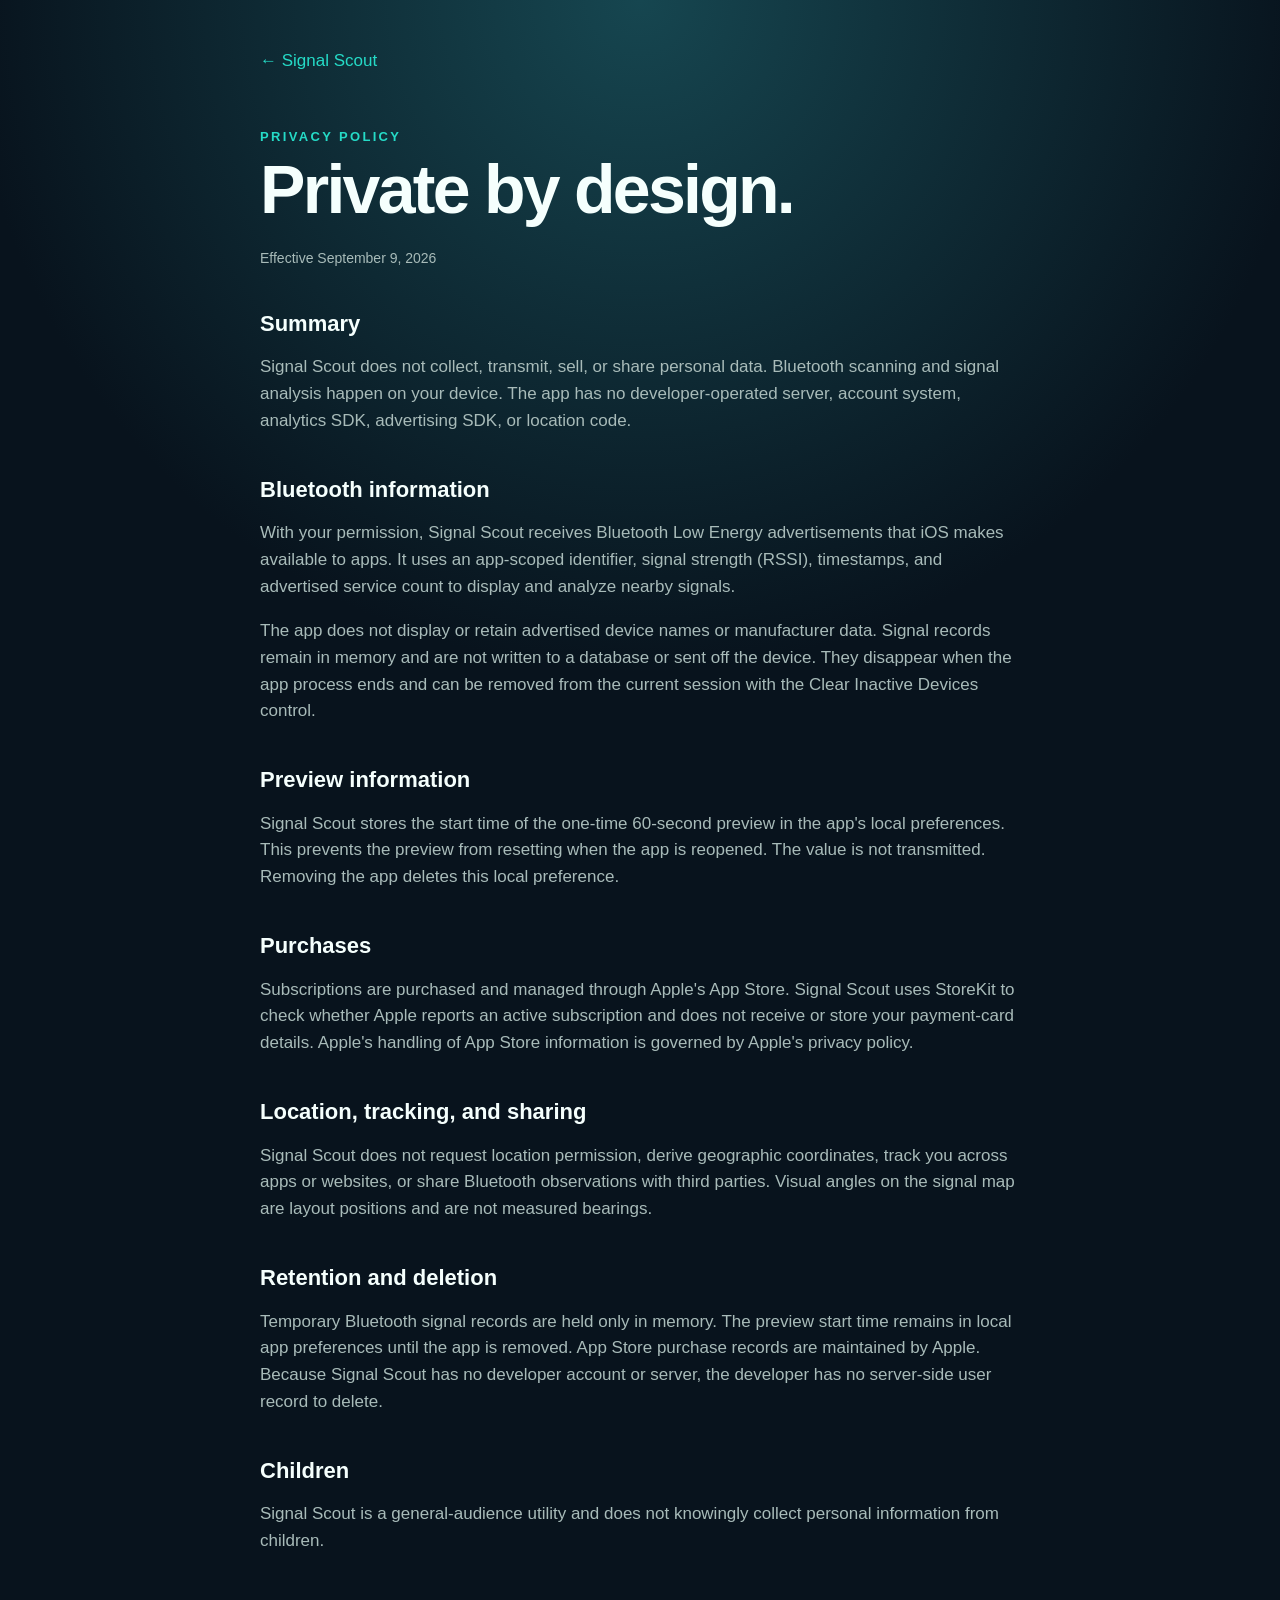
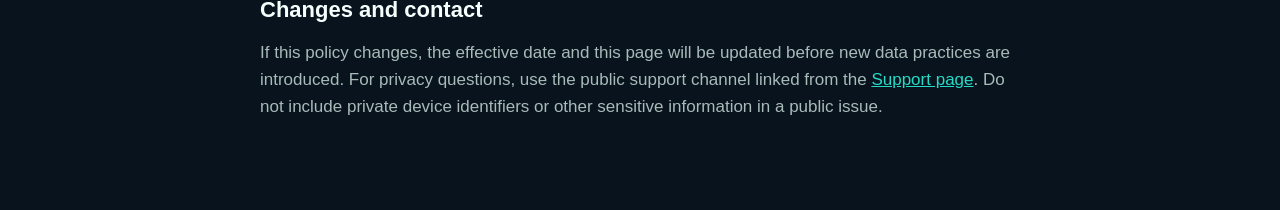
==== Web/privacy.html @ f357d2af "Initial Signal Scout iOS release" ====
<!doctype html>
<html lang="en">
<head>
  <meta charset="utf-8">
  <meta name="viewport" content="width=device-width, initial-scale=1">
  <meta name="description" content="Signal Scout Privacy Policy.">
  <title>Privacy Policy · Signal Scout</title>
  <link rel="stylesheet" href="styles.css">
</head>
<body>
  <main class="document">
    <a class="back" href="index.html">← Signal Scout</a>
    <p class="eyebrow">PRIVACY POLICY</p>
    <h1>Private by design.</h1>
    <p class="updated">Effective September 9, 2026</p>

    <h2>Summary</h2>
    <p>Signal Scout does not collect, transmit, sell, or share personal data. Bluetooth scanning and signal analysis happen on your device. The app has no developer-operated server, account system, analytics SDK, advertising SDK, or location code.</p>

    <h2>Bluetooth information</h2>
    <p>With your permission, Signal Scout receives Bluetooth Low Energy advertisements that iOS makes available to apps. It uses an app-scoped identifier, signal strength (RSSI), timestamps, and advertised service count to display and analyze nearby signals.</p>
    <p>The app does not display or retain advertised device names or manufacturer data. Signal records remain in memory and are not written to a database or sent off the device. They disappear when the app process ends and can be removed from the current session with the Clear Inactive Devices control.</p>

    <h2>Preview information</h2>
    <p>Signal Scout stores the start time of the one-time 60-second preview in the app's local preferences. This prevents the preview from resetting when the app is reopened. The value is not transmitted. Removing the app deletes this local preference.</p>

    <h2>Purchases</h2>
    <p>Subscriptions are purchased and managed through Apple's App Store. Signal Scout uses StoreKit to check whether Apple reports an active subscription and does not receive or store your payment-card details. Apple's handling of App Store information is governed by Apple's privacy policy.</p>

    <h2>Location, tracking, and sharing</h2>
    <p>Signal Scout does not request location permission, derive geographic coordinates, track you across apps or websites, or share Bluetooth observations with third parties. Visual angles on the signal map are layout positions and are not measured bearings.</p>

    <h2>Retention and deletion</h2>
    <p>Temporary Bluetooth signal records are held only in memory. The preview start time remains in local app preferences until the app is removed. App Store purchase records are maintained by Apple. Because Signal Scout has no developer account or server, the developer has no server-side user record to delete.</p>

    <h2>Children</h2>
    <p>Signal Scout is a general-audience utility and does not knowingly collect personal information from children.</p>

    <h2>Changes and contact</h2>
    <p>If this policy changes, the effective date and this page will be updated before new data practices are introduced. For privacy questions, use the public support channel linked from the <a href="support.html">Support page</a>. Do not include private device identifiers or other sensitive information in a public issue.</p>
  </main>
</body>
</html>
---- Web/styles.css ----
:root {
  color-scheme: dark;
  --bg: #08131d;
  --panel: #13222e;
  --ink: #f5fffd;
  --muted: #a8bbb9;
  --accent: #25dbc7;
  --line: rgba(255,255,255,.1);
}
* { box-sizing: border-box; }
body {
  margin: 0;
  min-height: 100vh;
  background: radial-gradient(circle at 50% 0%, #164650 0, var(--bg) 42rem);
  color: var(--ink);
  font: 17px/1.58 -apple-system, BlinkMacSystemFont, "Segoe UI", sans-serif;
}
main { width: min(760px, calc(100% - 40px)); margin: 0 auto; padding: 72px 0; }
.document { padding-top: 48px; }
.mark { color: var(--accent); font-size: 72px; line-height: 1; filter: drop-shadow(0 0 22px rgba(37,219,199,.45)); }
.eyebrow { color: var(--accent); font-size: 13px; font-weight: 800; letter-spacing: .18em; margin: 22px 0 8px; }
h1 { font-size: clamp(40px, 8vw, 68px); line-height: 1.02; letter-spacing: -.04em; margin: 0 0 22px; }
h2 { font-size: 22px; line-height: 1.2; margin: 42px 0 10px; }
p { color: var(--muted); }
.lede { font-size: 21px; max-width: 680px; }
.updated, .fine { font-size: 14px; }
.cards { display: grid; grid-template-columns: repeat(auto-fit, minmax(240px, 1fr)); gap: 14px; margin: 38px 0; }
.card { display: grid; gap: 8px; padding: 24px; color: var(--ink); text-decoration: none; background: rgba(19,34,46,.9); border: 1px solid var(--line); border-radius: 20px; }
.card span { color: var(--muted); font-size: 15px; }
a { color: var(--accent); }
.back { display: inline-block; margin-bottom: 30px; text-decoration: none; }
@media (max-width: 520px) { main { padding: 44px 0; } .document { padding-top: 30px; } }
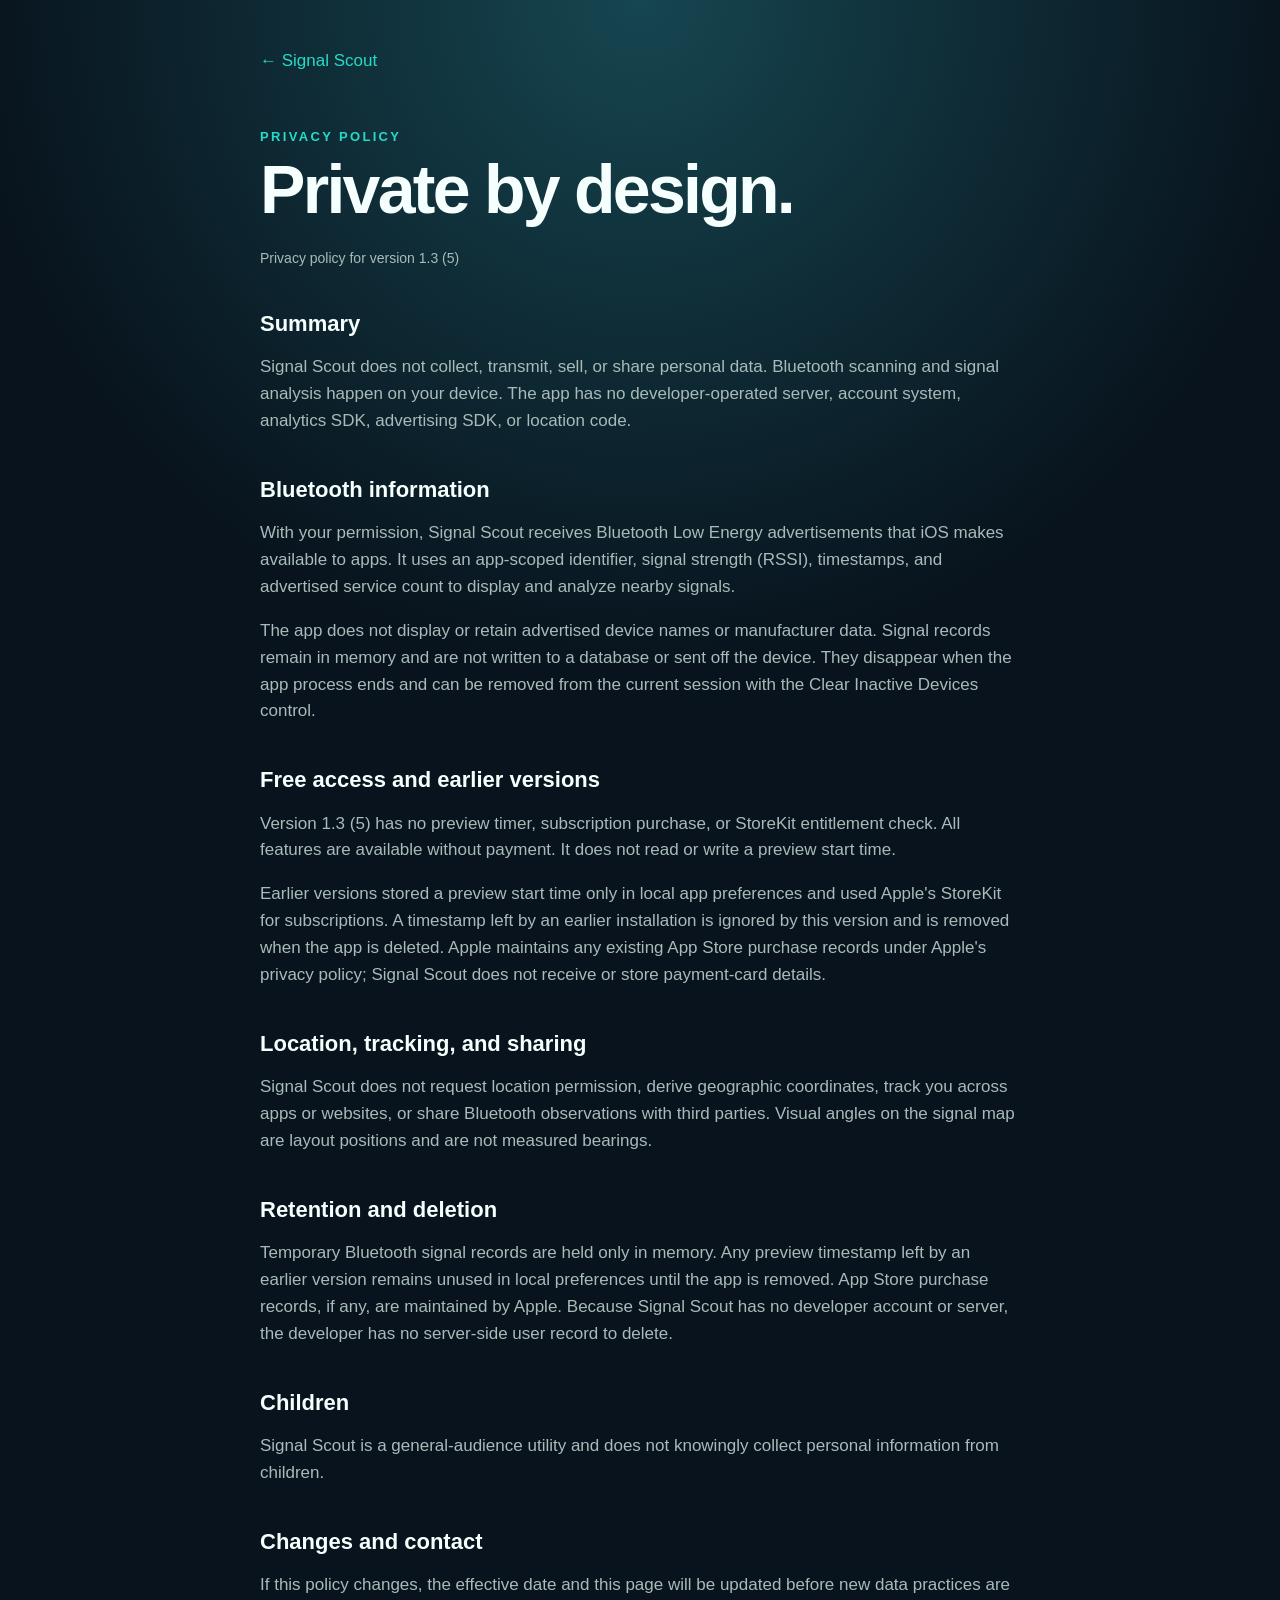
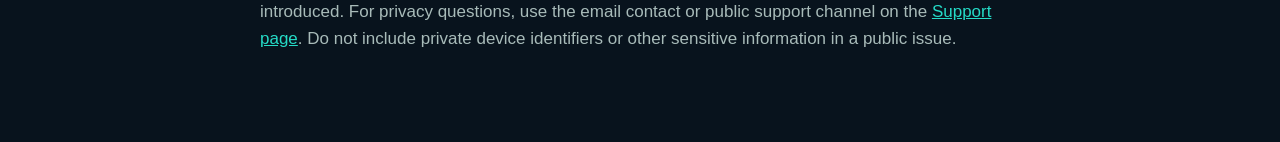
==== commit d11b0961: "Prepare Signal Scout 1.3 (5) free-access release" ====
--- a/Web/privacy.html
+++ b/Web/privacy.html
@@ -12,7 +12,7 @@
     <a class="back" href="index.html">← Signal Scout</a>
     <p class="eyebrow">PRIVACY POLICY</p>
     <h1>Private by design.</h1>
-    <p class="updated">Effective September 9, 2026</p>
+    <p class="updated">Privacy policy for version 1.3 (5)</p>
 
     <h2>Summary</h2>
     <p>Signal Scout does not collect, transmit, sell, or share personal data. Bluetooth scanning and signal analysis happen on your device. The app has no developer-operated server, account system, analytics SDK, advertising SDK, or location code.</p>
@@ -21,23 +21,21 @@
     <p>With your permission, Signal Scout receives Bluetooth Low Energy advertisements that iOS makes available to apps. It uses an app-scoped identifier, signal strength (RSSI), timestamps, and advertised service count to display and analyze nearby signals.</p>
     <p>The app does not display or retain advertised device names or manufacturer data. Signal records remain in memory and are not written to a database or sent off the device. They disappear when the app process ends and can be removed from the current session with the Clear Inactive Devices control.</p>
 
-    <h2>Preview information</h2>
-    <p>Signal Scout stores the start time of the one-time 60-second preview in the app's local preferences. This prevents the preview from resetting when the app is reopened. The value is not transmitted. Removing the app deletes this local preference.</p>
-
-    <h2>Purchases</h2>
-    <p>Subscriptions are purchased and managed through Apple's App Store. Signal Scout uses StoreKit to check whether Apple reports an active subscription and does not receive or store your payment-card details. Apple's handling of App Store information is governed by Apple's privacy policy.</p>
+    <h2>Free access and earlier versions</h2>
+    <p>Version 1.3 (5) has no preview timer, subscription purchase, or StoreKit entitlement check. All features are available without payment. It does not read or write a preview start time.</p>
+    <p>Earlier versions stored a preview start time only in local app preferences and used Apple's StoreKit for subscriptions. A timestamp left by an earlier installation is ignored by this version and is removed when the app is deleted. Apple maintains any existing App Store purchase records under Apple's privacy policy; Signal Scout does not receive or store payment-card details.</p>
 
     <h2>Location, tracking, and sharing</h2>
     <p>Signal Scout does not request location permission, derive geographic coordinates, track you across apps or websites, or share Bluetooth observations with third parties. Visual angles on the signal map are layout positions and are not measured bearings.</p>
 
     <h2>Retention and deletion</h2>
-    <p>Temporary Bluetooth signal records are held only in memory. The preview start time remains in local app preferences until the app is removed. App Store purchase records are maintained by Apple. Because Signal Scout has no developer account or server, the developer has no server-side user record to delete.</p>
+    <p>Temporary Bluetooth signal records are held only in memory. Any preview timestamp left by an earlier version remains unused in local preferences until the app is removed. App Store purchase records, if any, are maintained by Apple. Because Signal Scout has no developer account or server, the developer has no server-side user record to delete.</p>
 
     <h2>Children</h2>
     <p>Signal Scout is a general-audience utility and does not knowingly collect personal information from children.</p>
 
     <h2>Changes and contact</h2>
-    <p>If this policy changes, the effective date and this page will be updated before new data practices are introduced. For privacy questions, use the public support channel linked from the <a href="support.html">Support page</a>. Do not include private device identifiers or other sensitive information in a public issue.</p>
+    <p>If this policy changes, the effective date and this page will be updated before new data practices are introduced. For privacy questions, use the email contact or public support channel on the <a href="support.html">Support page</a>. Do not include private device identifiers or other sensitive information in a public issue.</p>
   </main>
 </body>
 </html>
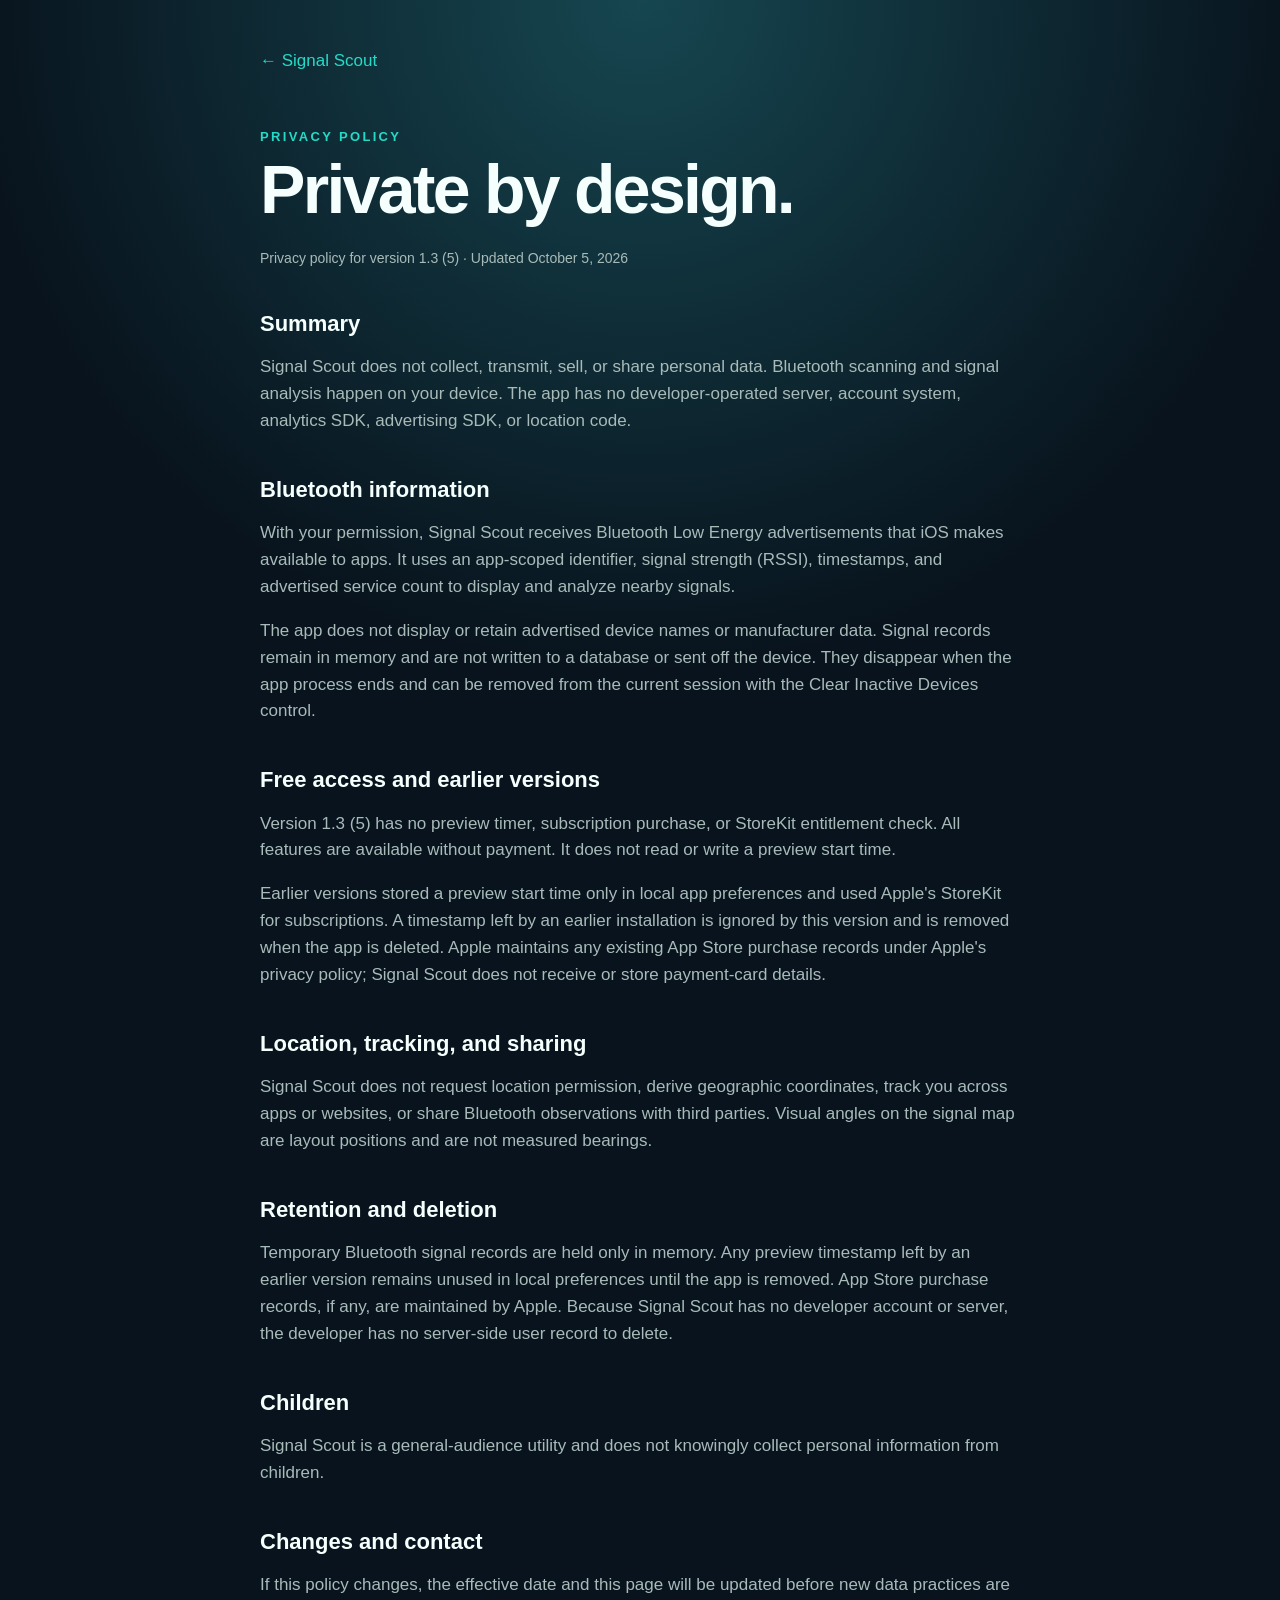
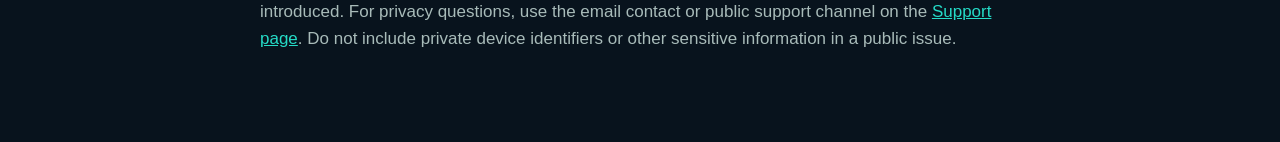
==== commit d32577d7: "Verify build 5 and refresh free-release screenshots" ====
--- a/Web/privacy.html
+++ b/Web/privacy.html
@@ -12,7 +12,7 @@
     <a class="back" href="index.html">← Signal Scout</a>
     <p class="eyebrow">PRIVACY POLICY</p>
     <h1>Private by design.</h1>
-    <p class="updated">Privacy policy for version 1.3 (5)</p>
+    <p class="updated">Privacy policy for version 1.3 (5) · Updated October 5, 2026</p>
 
     <h2>Summary</h2>
     <p>Signal Scout does not collect, transmit, sell, or share personal data. Bluetooth scanning and signal analysis happen on your device. The app has no developer-operated server, account system, analytics SDK, advertising SDK, or location code.</p>
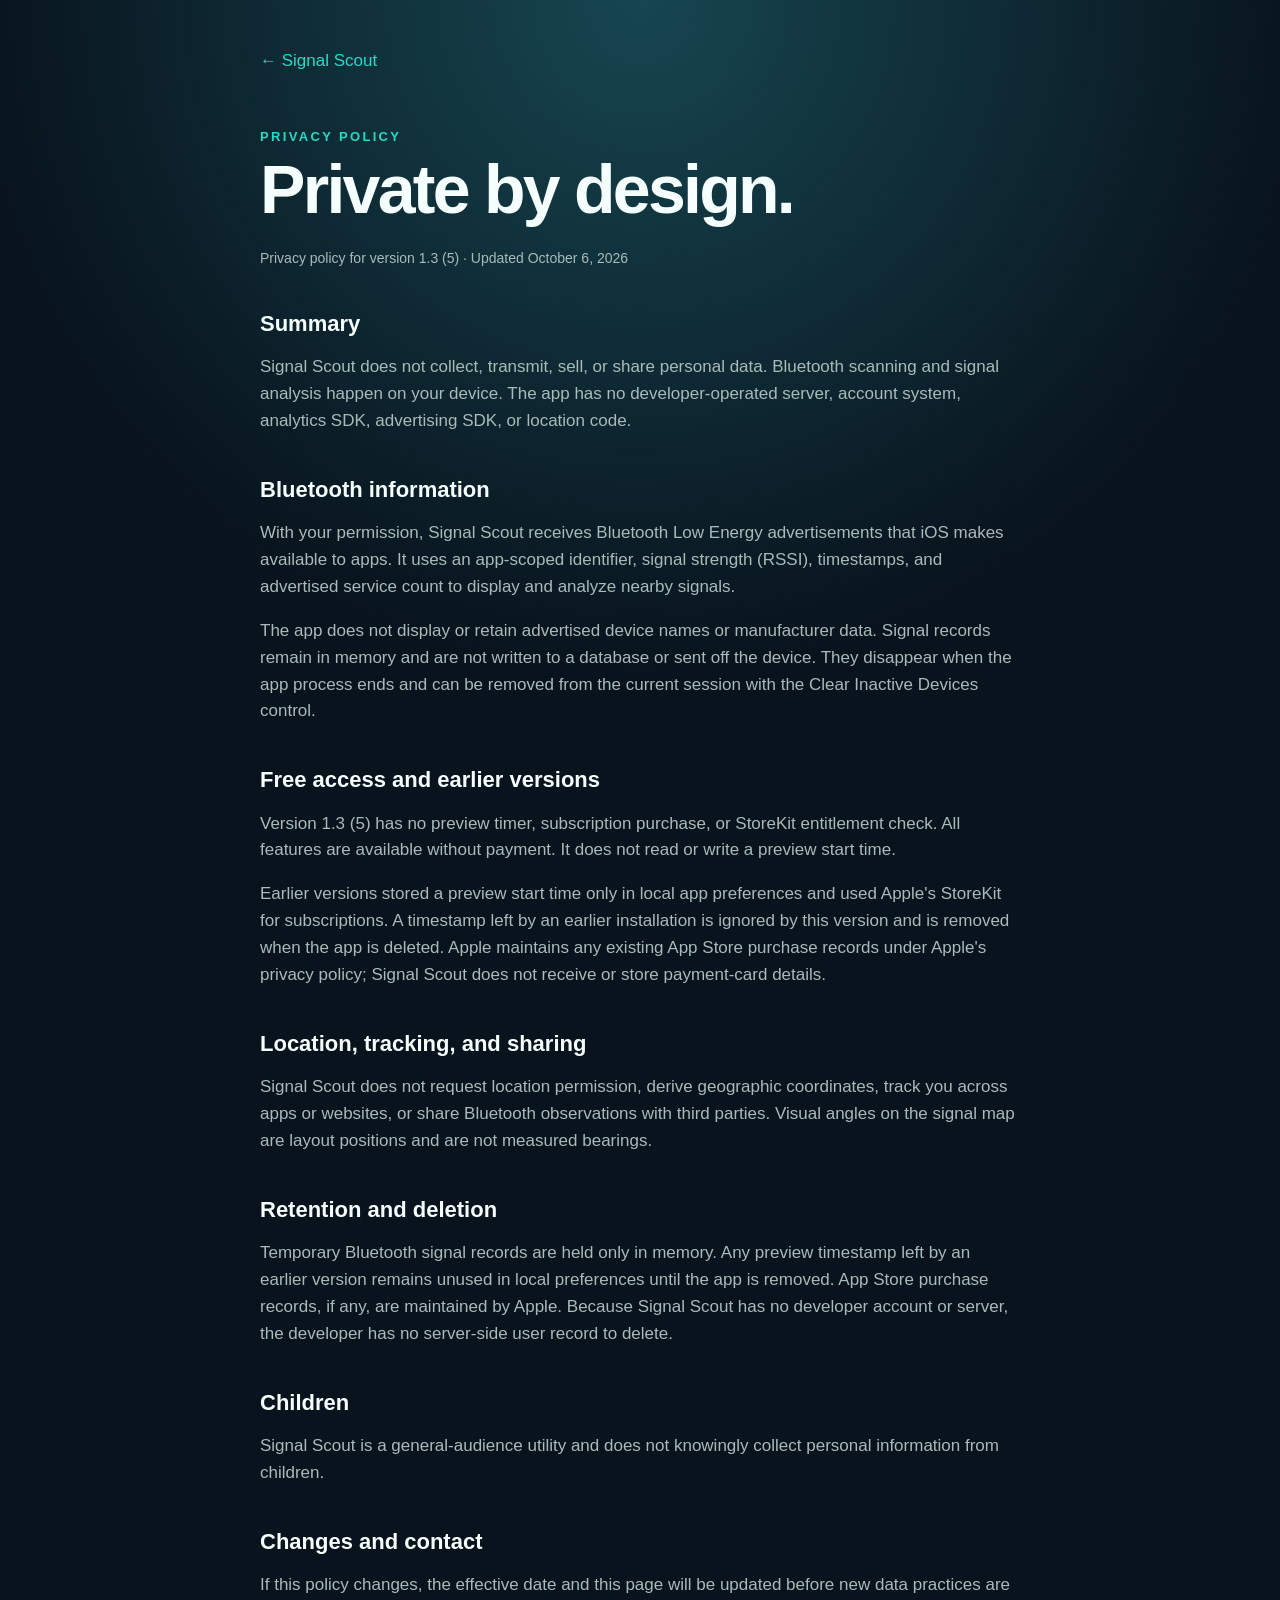
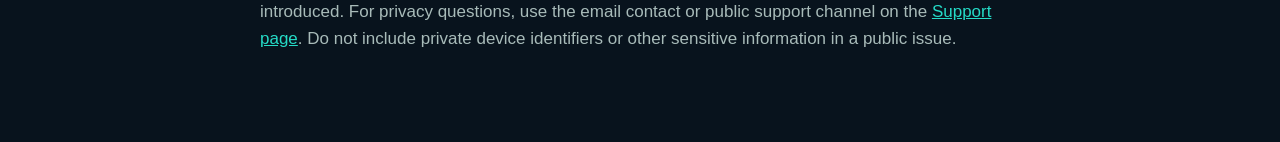
==== commit 58fd781b: "Publish support and privacy text for free build 5" ====
--- a/Web/privacy.html
+++ b/Web/privacy.html
@@ -12,7 +12,7 @@
     <a class="back" href="index.html">← Signal Scout</a>
     <p class="eyebrow">PRIVACY POLICY</p>
     <h1>Private by design.</h1>
-    <p class="updated">Privacy policy for version 1.3 (5) · Updated October 5, 2026</p>
+    <p class="updated">Privacy policy for version 1.3 (5) · Updated October 6, 2026</p>
 
     <h2>Summary</h2>
     <p>Signal Scout does not collect, transmit, sell, or share personal data. Bluetooth scanning and signal analysis happen on your device. The app has no developer-operated server, account system, analytics SDK, advertising SDK, or location code.</p>
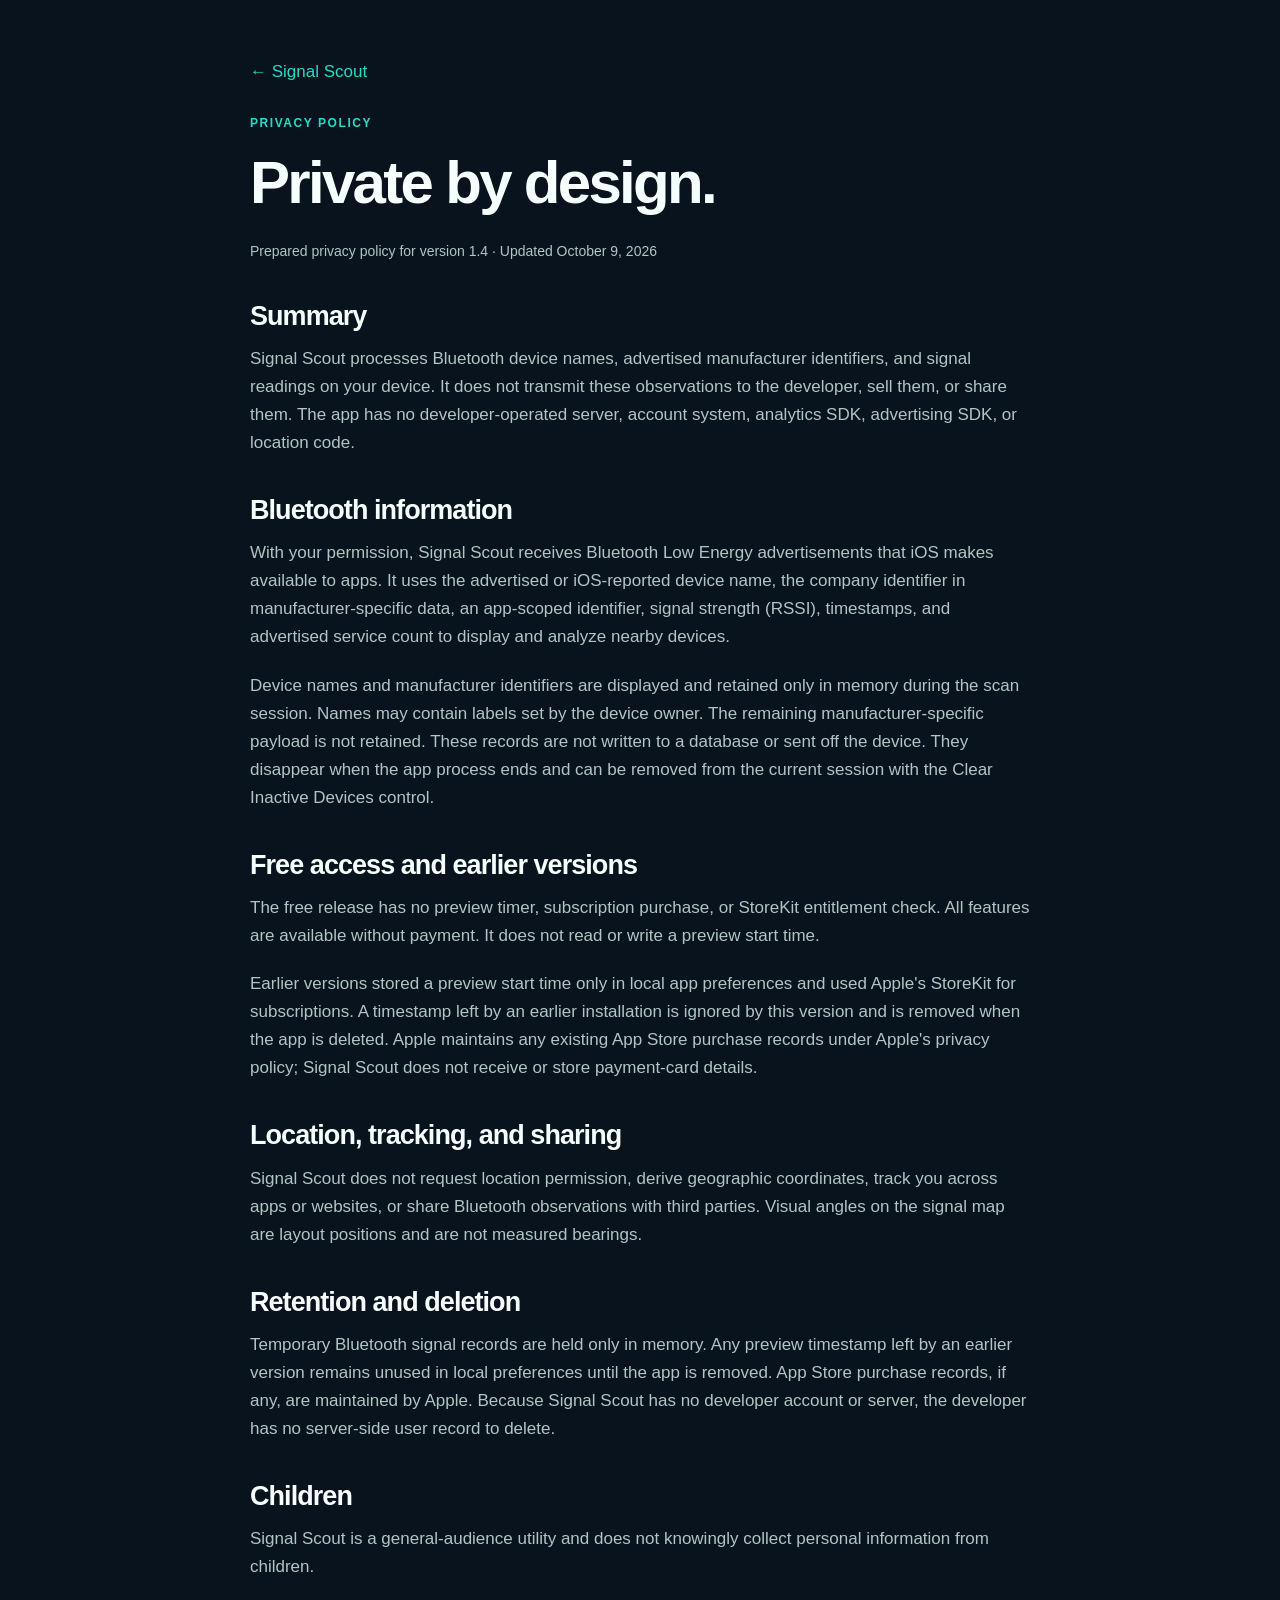
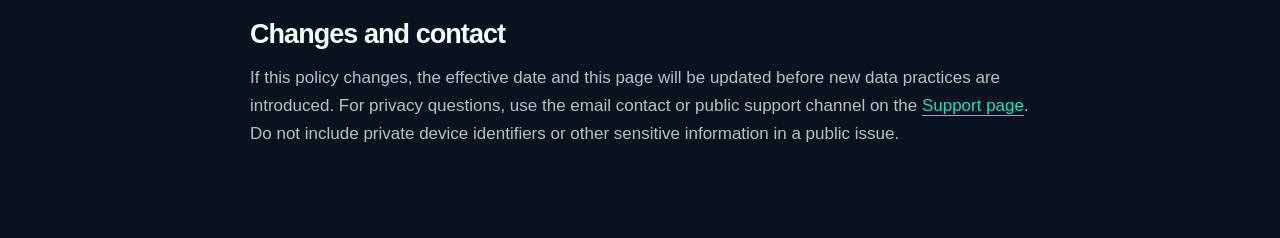
==== commit cb93359c: "Prepare accessible Signal Scout landing page and technical SEO" ====
--- a/Web/privacy.html
+++ b/Web/privacy.html
@@ -3,26 +3,31 @@
 <head>
   <meta charset="utf-8">
   <meta name="viewport" content="width=device-width, initial-scale=1">
-  <meta name="description" content="Signal Scout Privacy Policy.">
+  <meta name="description" content="Learn how Signal Scout processes Bluetooth signal readings on your iPhone with device names and manufacturer details processed locally, without location tracking or signal uploads.">
   <title>Privacy Policy · Signal Scout</title>
+  <link rel="canonical" href="https://nickvan23-lang.github.io/signal-scout/privacy.html">
+  <meta name="robots" content="index,follow">
+  <meta property="og:type" content="website"><meta property="og:site_name" content="Signal Scout"><meta property="og:title" content="Signal Scout privacy policy"><meta property="og:description" content="Bluetooth scanning and signal analysis stay on your iPhone."><meta property="og:url" content="https://nickvan23-lang.github.io/signal-scout/privacy.html"><meta property="og:image" content="https://nickvan23-lang.github.io/signal-scout/assets/app-icon.png">
+  <meta name="twitter:card" content="summary"><link rel="icon" href="assets/favicon.png">
   <link rel="stylesheet" href="styles.css">
 </head>
 <body>
-  <main class="document">
-    <a class="back" href="index.html">← Signal Scout</a>
+  <a class="skip-link" href="#main">Skip to content</a>
+  <main class="document" id="main" tabindex="-1">
+    <a class="back" href="./">← Signal Scout</a>
     <p class="eyebrow">PRIVACY POLICY</p>
     <h1>Private by design.</h1>
-    <p class="updated">Privacy policy for version 1.3 (5) · Updated October 6, 2026</p>
+    <p class="updated">Prepared privacy policy for version 1.4 · Updated October 9, 2026</p>
 
     <h2>Summary</h2>
-    <p>Signal Scout does not collect, transmit, sell, or share personal data. Bluetooth scanning and signal analysis happen on your device. The app has no developer-operated server, account system, analytics SDK, advertising SDK, or location code.</p>
+    <p>Signal Scout processes Bluetooth device names, advertised manufacturer identifiers, and signal readings on your device. It does not transmit these observations to the developer, sell them, or share them. The app has no developer-operated server, account system, analytics SDK, advertising SDK, or location code.</p>
 
     <h2>Bluetooth information</h2>
-    <p>With your permission, Signal Scout receives Bluetooth Low Energy advertisements that iOS makes available to apps. It uses an app-scoped identifier, signal strength (RSSI), timestamps, and advertised service count to display and analyze nearby signals.</p>
-    <p>The app does not display or retain advertised device names or manufacturer data. Signal records remain in memory and are not written to a database or sent off the device. They disappear when the app process ends and can be removed from the current session with the Clear Inactive Devices control.</p>
+    <p>With your permission, Signal Scout receives Bluetooth Low Energy advertisements that iOS makes available to apps. It uses the advertised or iOS-reported device name, the company identifier in manufacturer-specific data, an app-scoped identifier, signal strength (RSSI), timestamps, and advertised service count to display and analyze nearby devices.</p>
+    <p>Device names and manufacturer identifiers are displayed and retained only in memory during the scan session. Names may contain labels set by the device owner. The remaining manufacturer-specific payload is not retained. These records are not written to a database or sent off the device. They disappear when the app process ends and can be removed from the current session with the Clear Inactive Devices control.</p>
 
     <h2>Free access and earlier versions</h2>
-    <p>Version 1.3 (5) has no preview timer, subscription purchase, or StoreKit entitlement check. All features are available without payment. It does not read or write a preview start time.</p>
+    <p>The free release has no preview timer, subscription purchase, or StoreKit entitlement check. All features are available without payment. It does not read or write a preview start time.</p>
     <p>Earlier versions stored a preview start time only in local app preferences and used Apple's StoreKit for subscriptions. A timestamp left by an earlier installation is ignored by this version and is removed when the app is deleted. Apple maintains any existing App Store purchase records under Apple's privacy policy; Signal Scout does not receive or store payment-card details.</p>
 
     <h2>Location, tracking, and sharing</h2>
--- a/Web/styles.css
+++ b/Web/styles.css
@@ -1,32 +1,7 @@
-:root {
-  color-scheme: dark;
-  --bg: #08131d;
-  --panel: #13222e;
-  --ink: #f5fffd;
-  --muted: #a8bbb9;
-  --accent: #25dbc7;
-  --line: rgba(255,255,255,.1);
-}
-* { box-sizing: border-box; }
-body {
-  margin: 0;
-  min-height: 100vh;
-  background: radial-gradient(circle at 50% 0%, #164650 0, var(--bg) 42rem);
-  color: var(--ink);
-  font: 17px/1.58 -apple-system, BlinkMacSystemFont, "Segoe UI", sans-serif;
-}
-main { width: min(760px, calc(100% - 40px)); margin: 0 auto; padding: 72px 0; }
-.document { padding-top: 48px; }
-.mark { color: var(--accent); font-size: 72px; line-height: 1; filter: drop-shadow(0 0 22px rgba(37,219,199,.45)); }
-.eyebrow { color: var(--accent); font-size: 13px; font-weight: 800; letter-spacing: .18em; margin: 22px 0 8px; }
-h1 { font-size: clamp(40px, 8vw, 68px); line-height: 1.02; letter-spacing: -.04em; margin: 0 0 22px; }
-h2 { font-size: 22px; line-height: 1.2; margin: 42px 0 10px; }
-p { color: var(--muted); }
-.lede { font-size: 21px; max-width: 680px; }
-.updated, .fine { font-size: 14px; }
-.cards { display: grid; grid-template-columns: repeat(auto-fit, minmax(240px, 1fr)); gap: 14px; margin: 38px 0; }
-.card { display: grid; gap: 8px; padding: 24px; color: var(--ink); text-decoration: none; background: rgba(19,34,46,.9); border: 1px solid var(--line); border-radius: 20px; }
-.card span { color: var(--muted); font-size: 15px; }
-a { color: var(--accent); }
-.back { display: inline-block; margin-bottom: 30px; text-decoration: none; }
-@media (max-width: 520px) { main { padding: 44px 0; } .document { padding-top: 30px; } }
+:root{color-scheme:dark;--bg:#08131d;--panel:#13222e;--ink:#f5fffd;--muted:#b2c5c4;--accent:#25dbc7;--line:#29404b;--radius:20px;font-synthesis:none}
+*{box-sizing:border-box}html{scroll-behavior:smooth;scroll-padding-top:96px}body{margin:0;background:var(--bg);color:var(--ink);font:17px/1.65 -apple-system,BlinkMacSystemFont,"Segoe UI",sans-serif}a{color:var(--accent);text-underline-offset:4px}a:hover{text-decoration-thickness:2px}button,a,summary{-webkit-tap-highlight-color:transparent}a:focus-visible,summary:focus-visible,button:focus-visible{outline:3px solid var(--accent);outline-offset:5px;border-radius:4px}.wrap{width:min(1160px,calc(100% - 48px));margin-inline:auto}.site-header{display:flex;align-items:center;justify-content:space-between;gap:24px;padding-block:22px;border-bottom:1px solid var(--line)}.brand{display:inline-flex;gap:12px;align-items:center;text-decoration:none;color:var(--ink);font-weight:750;white-space:nowrap;min-height:44px}.brand img{border-radius:10px}nav{display:flex;gap:26px;flex-wrap:wrap}nav a{color:var(--muted);font-size:14px;font-weight:650;display:inline-flex;align-items:center;min-height:44px;text-decoration:none}nav a:hover{color:var(--ink)}.skip-link{position:fixed;top:8px;left:16px;z-index:50;background:var(--ink);color:var(--bg);padding:10px 18px;transform:translateY(-150%)}.skip-link:focus{transform:translateY(0)}.hero{display:grid;grid-template-columns:1.2fr .8fr;gap:76px;align-items:center;padding-block:70px 88px}.eyebrow{font-size:12px;font-weight:800;letter-spacing:.13em;color:var(--accent);margin:0 0 18px}h1{font-size:clamp(44px,5.6vw,74px);line-height:1.03;letter-spacing:-.045em;margin:0 0 26px;font-weight:760}h2{font-size:clamp(30px,3.4vw,46px);line-height:1.12;letter-spacing:-.035em;margin:0 0 22px}h3{font-size:21px;line-height:1.3;margin:12px 0}p{color:var(--muted);margin:0 0 20px}.lede{font-size:23px;line-height:1.48;max-width:560px;color:var(--ink)}.hero-detail{max-width:560px}.actions{display:flex;gap:12px;flex-wrap:wrap;margin:30px 0 22px}.button{min-height:50px;padding:12px 21px;display:inline-flex;align-items:center;justify-content:center;border:1px solid var(--line);border-radius:12px;font-size:15px;font-weight:750;text-decoration:none;transition:background .15s}.primary{color:var(--bg);background:var(--accent);border-color:var(--accent)}.primary:hover{background:#7ee9dd}.secondary{color:var(--ink);background:var(--panel)}.secondary:hover{background:#1e3541}.release-note{font-size:13px;max-width:480px;line-height:1.6}.status-dot{display:inline-block;width:7px;height:7px;border-radius:50%;background:#f8bb67;margin-right:6px}.trust-list{display:flex;flex-wrap:wrap;gap:12px 20px;padding:0;margin:24px 0 0;list-style:none;font-size:13px;color:var(--muted)}.trust-list li::before{content:"";display:inline-block;background:var(--accent);width:4px;height:4px;vertical-align:middle;margin-right:8px;border-radius:50%}.product-shot,.detail-shot{margin:0;text-align:center}.product-shot img{display:block;width:min(100%,305px);height:auto;margin:auto;border-radius:30px;border:1px solid #38545b;box-shadow:0 25px 80px #0007}.product-shot figcaption,.detail-shot figcaption{font-size:12px;color:var(--muted);margin-top:12px}.section{padding-block:70px;border-top:1px solid var(--line)}.steps{display:grid;grid-template-columns:repeat(3,1fr);gap:36px;margin-top:36px}.step-number{font-size:14px;font-weight:750;color:var(--accent);font-variant-numeric:tabular-nums}.steps p,.panel p{font-size:16px}.section-note{font-size:14px;max-width:850px;margin:26px 0 0}.explanation{display:grid;grid-template-columns:1fr 1fr;align-items:center;gap:100px}.detail-shot img{display:block;width:min(100%,250px);height:auto;margin:auto;border-radius:24px;border:1px solid var(--line)}.compat-grid{display:grid;grid-template-columns:1fr 1fr;gap:22px}.panel{padding:22px 26px;border:1px solid var(--line);border-radius:var(--radius);background:var(--panel)}.panel ul{padding-left:20px;color:var(--muted);margin-bottom:0}.panel li{margin:10px 0}.privacy-band{display:flex;align-items:center;gap:70px}.privacy-band>div{flex:1}.privacy-band .button{flex-shrink:0}.privacy-band p{max-width:690px;margin-bottom:0}.faq{max-width:900px}details{border-bottom:1px solid var(--line);padding:5px 0}summary{cursor:pointer;min-height:58px;padding:16px 25px 16px 0;font-weight:650;font-size:18px}details p{padding-right:35px;max-width:750px;margin-bottom:22px}.site-footer{border-top:1px solid var(--line);padding-block:34px;display:flex;align-items:center;gap:30px;flex-wrap:wrap}.site-footer nav{margin-left:auto}.site-footer p{font-size:12px;flex-basis:100%;margin:0}.document{width:min(780px,calc(100% - 48px));margin:auto;padding:50px 0 70px}.document h1{font-size:clamp(38px,6vw,60px)}.document h2{font-size:27px;margin:38px 0 14px}.document h3{font-size:20px}.document ul,.document ol{color:var(--muted);padding-left:24px}.document li{margin-bottom:12px}.back{display:inline-flex;align-items:center;min-height:44px;margin-bottom:20px;text-decoration:none}.updated,.fine{font-size:14px}.toc{display:flex;gap:10px;flex-wrap:wrap;margin:28px 0}.toc a{border:1px solid var(--line);padding:8px 14px;border-radius:10px;min-height:44px;font-size:14px;text-decoration:none}.callout{background:var(--panel);border-left:3px solid var(--accent);padding:18px 22px;border-radius:4px}.document .site-footer{width:100%;padding-bottom:0}
+@media(max-width:850px){.hero{gap:30px;grid-template-columns:1.2fr .8fr;padding-block:50px}.steps{gap:22px}.explanation{gap:35px}.privacy-band{gap:30px}.site-header nav{gap:16px}}
+@media(max-width:620px){.wrap{width:calc(100% - 36px)}.site-header{align-items:flex-start;gap:8px;flex-direction:column;padding-block:14px}.site-header nav{gap:22px}.hero{grid-template-columns:1fr;gap:36px;padding-block:42px 50px}h1{font-size:clamp(36px,10.2vw,46px)}.lede{font-size:21px}.hero .product-shot img{width:245px}.section{padding-block:45px}.steps,.compat-grid,.explanation{grid-template-columns:1fr;gap:24px}.steps{margin-top:25px}.steps article{border-left:2px solid var(--line);padding-left:20px}.privacy-band{display:block}.privacy-band .button{margin-top:24px}.site-footer{gap:18px}.site-footer nav{margin-left:0;flex-basis:100%}.document{width:calc(100% - 36px);padding-top:28px}summary{font-size:17px}.actions .button{flex:1;white-space:nowrap}}
+@media(prefers-reduced-motion:reduce){html{scroll-behavior:auto}*{transition:none!important}}
+
+.identity-preview{padding:36px 28px;border:1px solid var(--line);border-radius:30px;background:var(--panel)}.product-shot img.hero-icon{width:180px;border:0;border-radius:40px;margin-bottom:32px;box-shadow:0 20px 70px #0004}.identity-preview>p:last-child{font-size:22px;line-height:1.8;color:var(--ink);margin:0}.reading-example{background:var(--panel);border:1px solid var(--line);border-radius:24px;padding:32px}.reading-example h3{font-size:28px;margin-top:0}.reading-example dl{margin:24px 0}.reading-example dl>div{padding:14px 0;border-bottom:1px solid var(--line)}.reading-example dt{font-size:13px;color:var(--muted)}.reading-example dd{font-size:19px;margin:2px 0 0;font-weight:650}.reading-example .fine{margin-bottom:0}.hero .product-shot img.hero-icon{width:180px}
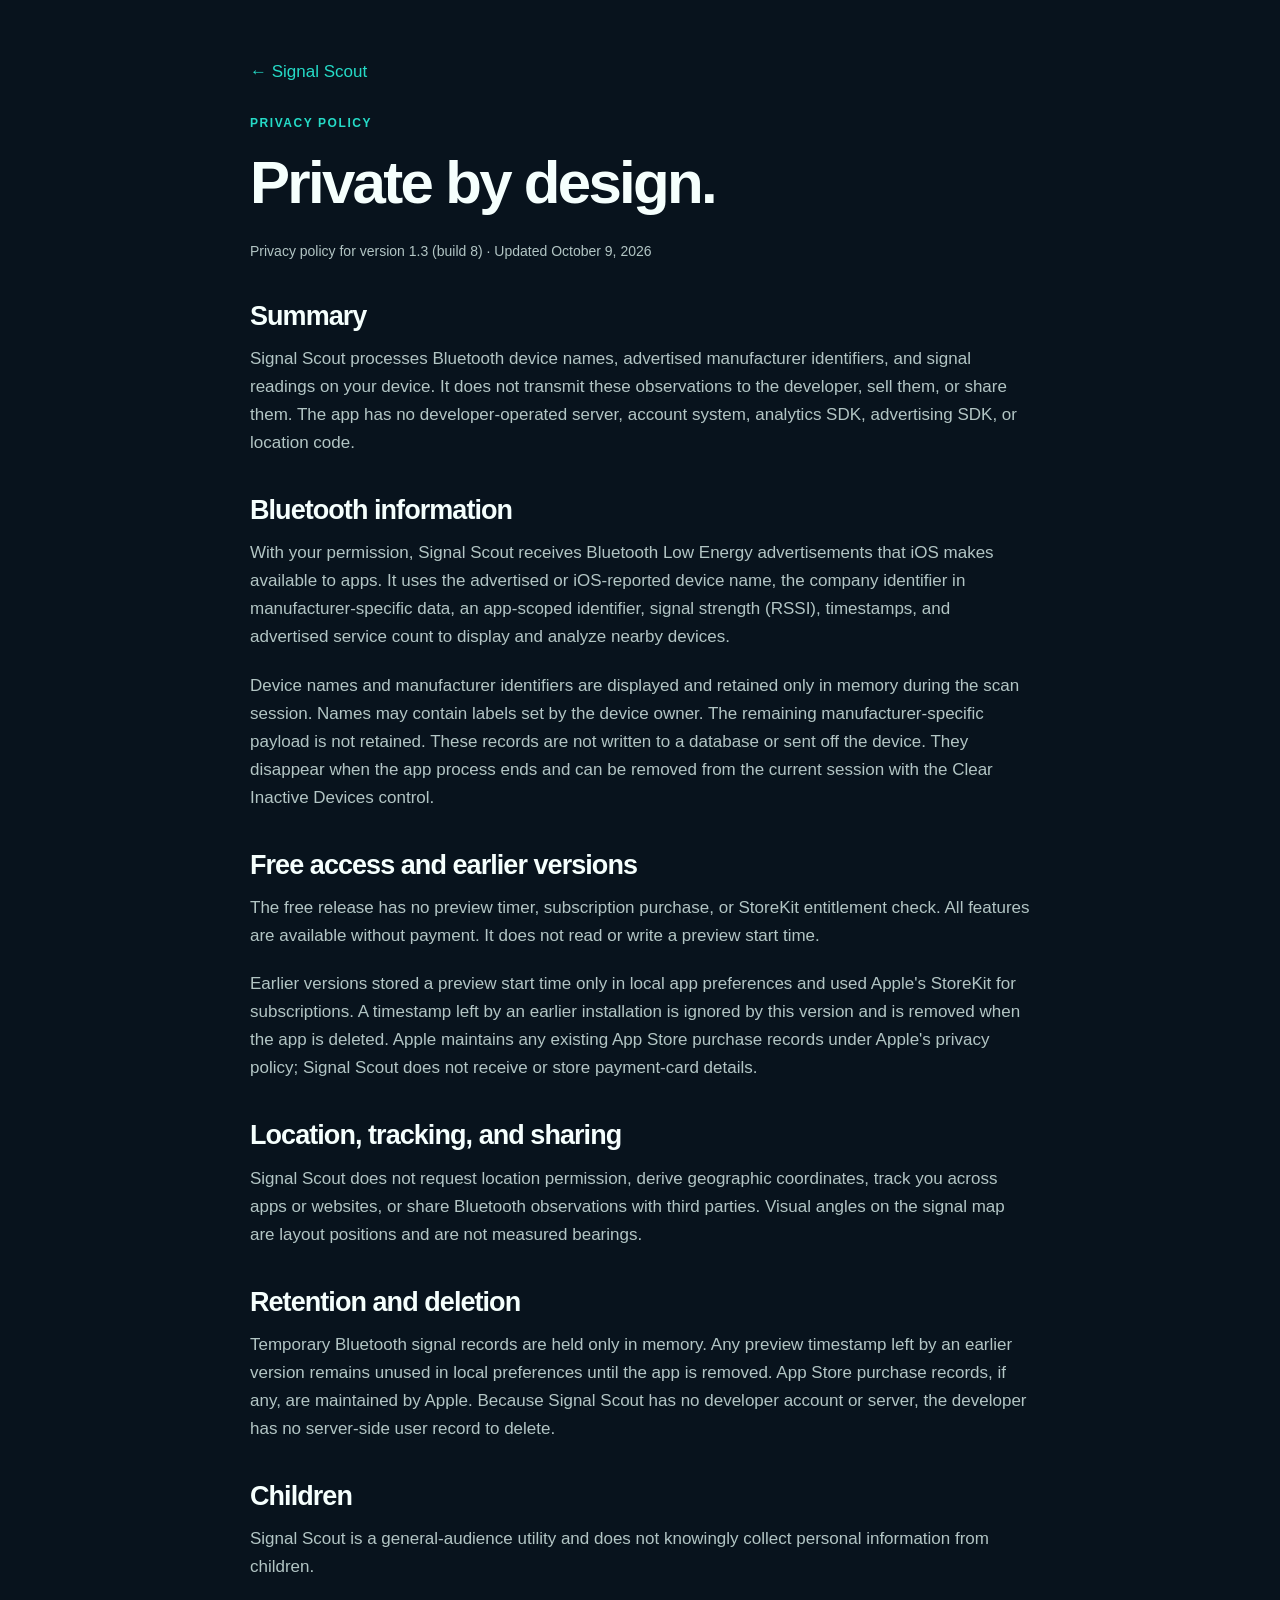
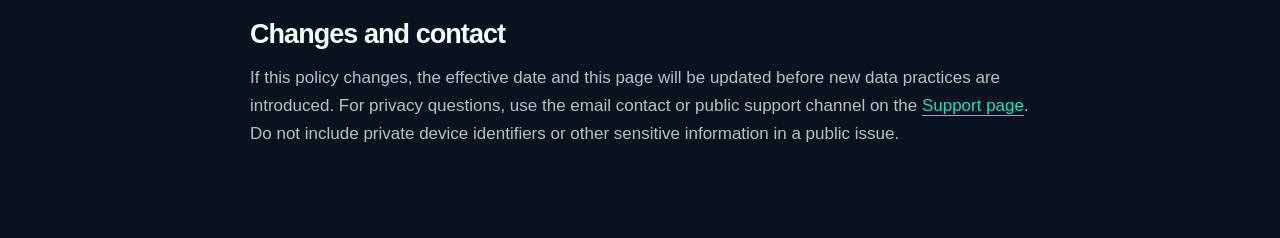
==== commit 4f4454fc: "Publish build 8 device identity demo and release pages" ====
--- a/Web/privacy.html
+++ b/Web/privacy.html
@@ -17,7 +17,7 @@
     <a class="back" href="./">← Signal Scout</a>
     <p class="eyebrow">PRIVACY POLICY</p>
     <h1>Private by design.</h1>
-    <p class="updated">Prepared privacy policy for version 1.4 · Updated October 9, 2026</p>
+    <p class="updated">Privacy policy for version 1.3 (build 8) · Updated October 9, 2026</p>
 
     <h2>Summary</h2>
     <p>Signal Scout processes Bluetooth device names, advertised manufacturer identifiers, and signal readings on your device. It does not transmit these observations to the developer, sell them, or share them. The app has no developer-operated server, account system, analytics SDK, advertising SDK, or location code.</p>
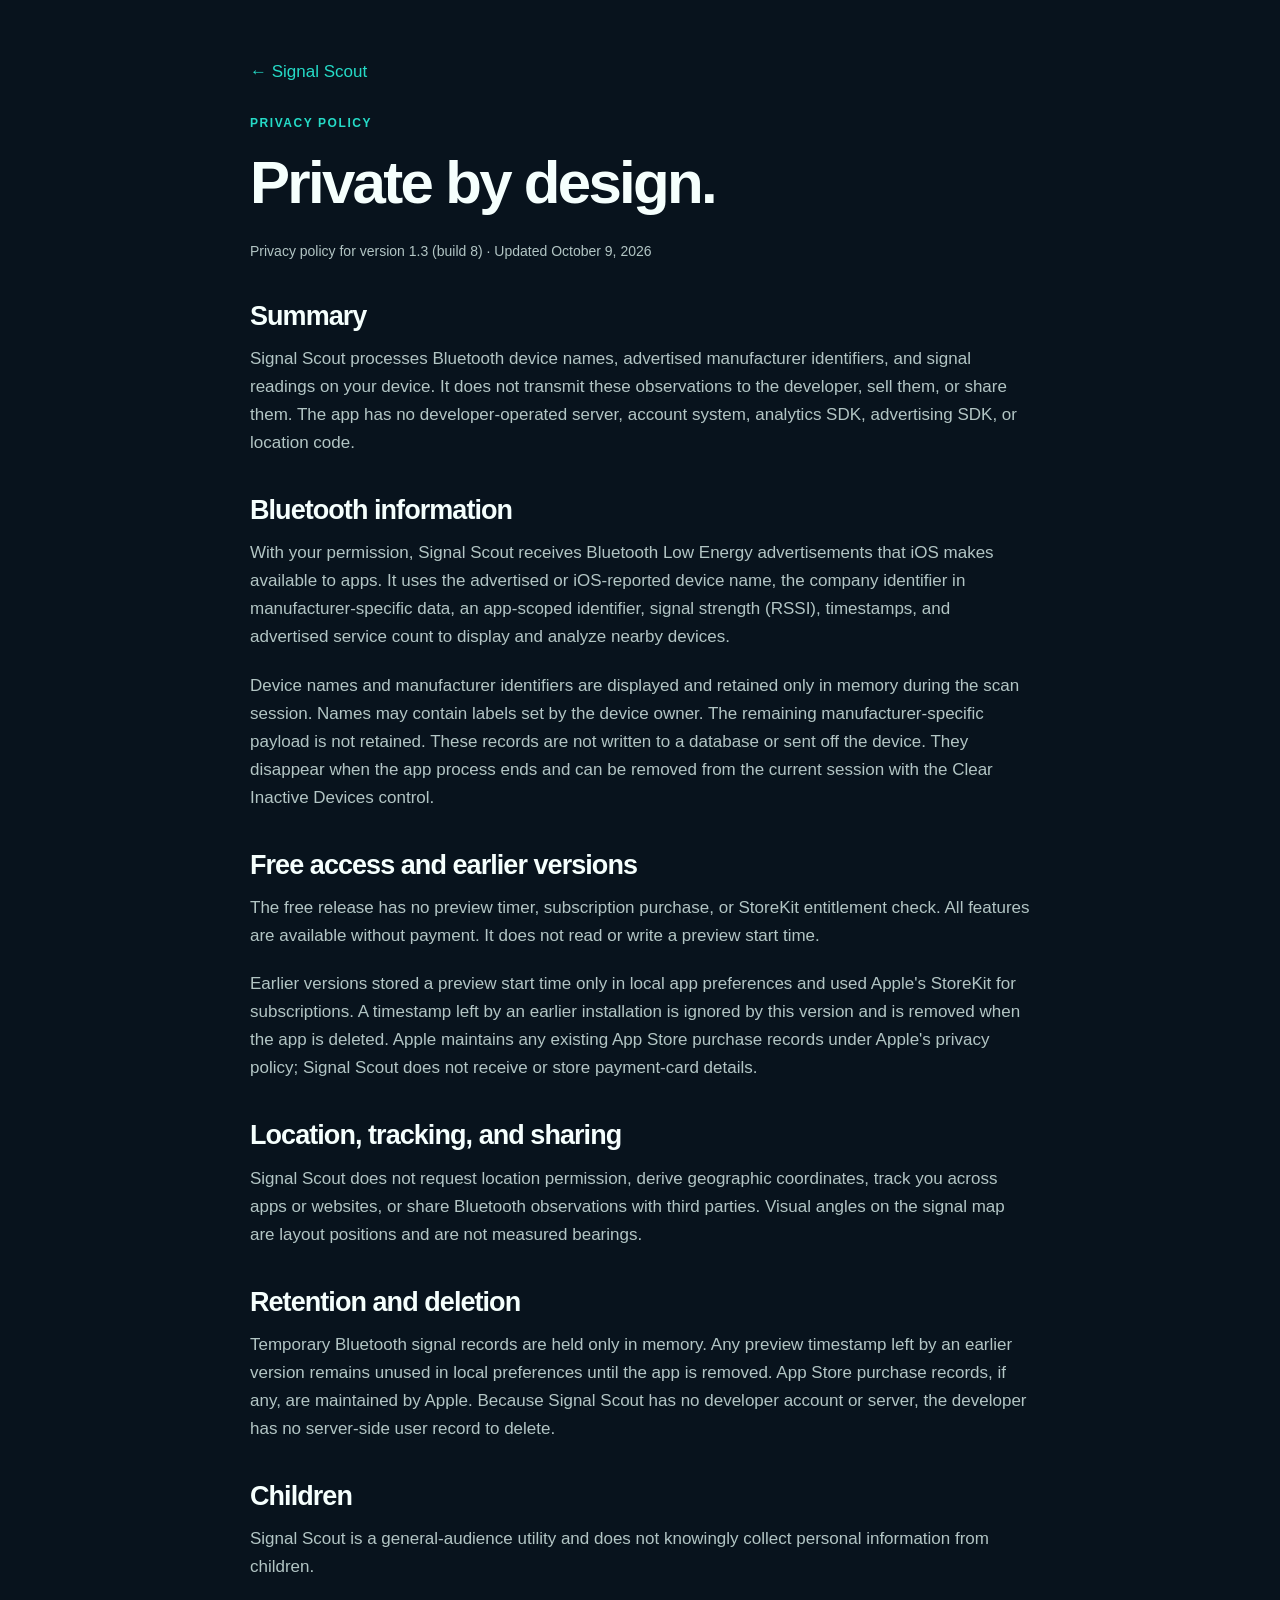
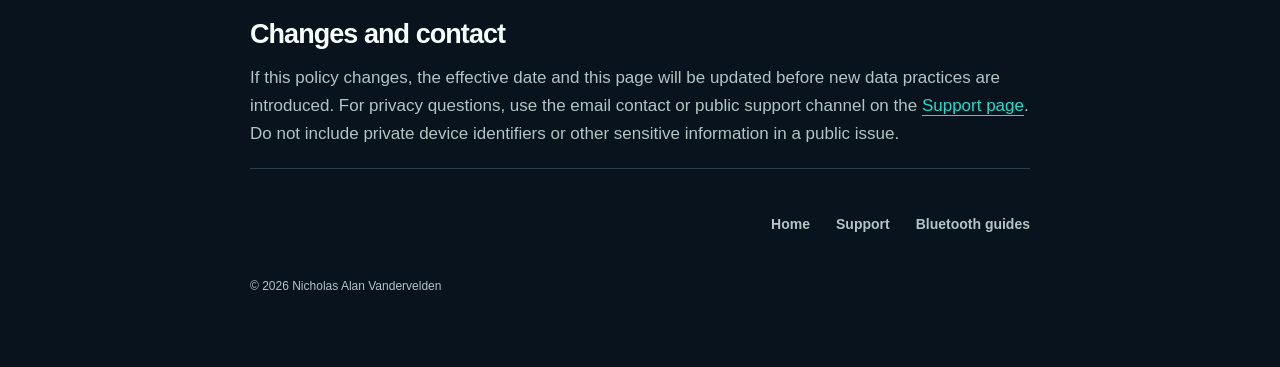
==== commit 7baafeea: "Automate search notifications and refine Signal Scout discovery metadata Validate metadata before Pa" ====
--- a/Web/privacy.html
+++ b/Web/privacy.html
@@ -1,15 +1,69 @@
 <!doctype html>
 <html lang="en">
 <head>
-  <meta charset="utf-8">
-  <meta name="viewport" content="width=device-width, initial-scale=1">
-  <meta name="description" content="Learn how Signal Scout processes Bluetooth signal readings on your iPhone with device names and manufacturer details processed locally, without location tracking or signal uploads.">
-  <title>Privacy Policy · Signal Scout</title>
-  <link rel="canonical" href="https://nickvan23-lang.github.io/signal-scout/privacy.html">
-  <meta name="robots" content="index,follow">
-  <meta property="og:type" content="website"><meta property="og:site_name" content="Signal Scout"><meta property="og:title" content="Signal Scout privacy policy"><meta property="og:description" content="Bluetooth scanning and signal analysis stay on your iPhone."><meta property="og:url" content="https://nickvan23-lang.github.io/signal-scout/privacy.html"><meta property="og:image" content="https://nickvan23-lang.github.io/signal-scout/assets/app-icon.png">
-  <meta name="twitter:card" content="summary"><link rel="icon" href="assets/favicon.png">
-  <link rel="stylesheet" href="styles.css">
+<meta charset="utf-8">
+<meta name="viewport" content="width=device-width, initial-scale=1">
+<title>Privacy Policy · Signal Scout</title>
+<meta name="description" content="Learn how Signal Scout processes Bluetooth signal readings on your iPhone with device names and manufacturer details processed locally, without location tracking or signal uploads.">
+<link rel="canonical" href="https://nickvan23-lang.github.io/signal-scout/privacy.html">
+<meta name="robots" content="index,follow,max-image-preview:large">
+<meta name="apple-itunes-app" content="app-id=6810531496">
+<meta property="og:type" content="website">
+<meta property="og:site_name" content="Signal Scout">
+<meta property="og:title" content="Privacy Policy · Signal Scout">
+<meta property="og:description" content="Learn how Signal Scout processes Bluetooth signal readings on your iPhone with device names and manufacturer details processed locally, without location tracking or signal uploads.">
+<meta property="og:url" content="https://nickvan23-lang.github.io/signal-scout/privacy.html">
+<meta property="og:image" content="https://nickvan23-lang.github.io/signal-scout/assets/app-icon.png">
+<meta property="og:image:alt" content="Signal Scout app icon">
+<meta property="og:image:width" content="1024">
+<meta property="og:image:height" content="1024">
+<meta name="twitter:card" content="summary">
+<meta name="twitter:title" content="Privacy Policy · Signal Scout">
+<meta name="twitter:description" content="Learn how Signal Scout processes Bluetooth signal readings on your iPhone with device names and manufacturer details processed locally, without location tracking or signal uploads.">
+<meta name="twitter:image" content="https://nickvan23-lang.github.io/signal-scout/assets/app-icon.png">
+<meta name="twitter:image:alt" content="Signal Scout app icon">
+<link rel="icon" href="assets/favicon.png" type="image/png">
+<link rel="stylesheet" href="styles.css">
+<script type="application/ld+json">{
+  "@context": "https://schema.org",
+  "@graph": [
+    {
+      "@type": "WebPage",
+      "@id": "https://nickvan23-lang.github.io/signal-scout/privacy.html#page",
+      "url": "https://nickvan23-lang.github.io/signal-scout/privacy.html",
+      "name": "Privacy Policy · Signal Scout",
+      "description": "Learn how Signal Scout processes Bluetooth signal readings on your iPhone with device names and manufacturer details processed locally, without location tracking or signal uploads.",
+      "inLanguage": "en",
+      "isPartOf": {
+        "@id": "https://nickvan23-lang.github.io/signal-scout/#website"
+      },
+      "about": {
+        "@id": "https://nickvan23-lang.github.io/signal-scout/#app"
+      },
+      "breadcrumb": {
+        "@id": "https://nickvan23-lang.github.io/signal-scout/privacy.html#breadcrumb"
+      }
+    },
+    {
+      "@type": "BreadcrumbList",
+      "@id": "https://nickvan23-lang.github.io/signal-scout/privacy.html#breadcrumb",
+      "itemListElement": [
+        {
+          "@type": "ListItem",
+          "position": 1,
+          "name": "Signal Scout",
+          "item": "https://nickvan23-lang.github.io/signal-scout/"
+        },
+        {
+          "@type": "ListItem",
+          "position": 2,
+          "name": "Privacy policy",
+          "item": "https://nickvan23-lang.github.io/signal-scout/privacy.html"
+        }
+      ]
+    }
+  ]
+}</script>
 </head>
 <body>
   <a class="skip-link" href="#main">Skip to content</a>
@@ -41,6 +95,7 @@
 
     <h2>Changes and contact</h2>
     <p>If this policy changes, the effective date and this page will be updated before new data practices are introduced. For privacy questions, use the email contact or public support channel on the <a href="support.html">Support page</a>. Do not include private device identifiers or other sensitive information in a public issue.</p>
+    <footer class="site-footer"><nav aria-label="Footer navigation"><a href="./">Home</a><a href="support.html">Support</a><a href="./#guides">Bluetooth guides</a></nav><p>© 2026 Nicholas Alan Vandervelden</p></footer>
   </main>
 </body>
 </html>
--- a/Web/styles.css
+++ b/Web/styles.css
@@ -5,3 +5,25 @@
 @media(prefers-reduced-motion:reduce){html{scroll-behavior:auto}*{transition:none!important}}
 
 .identity-preview{padding:36px 28px;border:1px solid var(--line);border-radius:30px;background:var(--panel)}.product-shot img.hero-icon{width:180px;border:0;border-radius:40px;margin-bottom:32px;box-shadow:0 20px 70px #0004}.identity-preview>p:last-child{font-size:22px;line-height:1.8;color:var(--ink);margin:0}.reading-example{background:var(--panel);border:1px solid var(--line);border-radius:24px;padding:32px}.reading-example h3{font-size:28px;margin-top:0}.reading-example dl{margin:24px 0}.reading-example dl>div{padding:14px 0;border-bottom:1px solid var(--line)}.reading-example dt{font-size:13px;color:var(--muted)}.reading-example dd{font-size:19px;margin:2px 0 0;font-weight:650}.reading-example .fine{margin-bottom:0}.hero .product-shot img.hero-icon{width:180px}
+
+.status-dot{background:var(--accent)}
+.demo-link{display:inline-flex;align-items:center;min-height:44px;margin-top:12px;font-size:14px}
+.guide-grid{display:grid;grid-template-columns:repeat(3,minmax(0,1fr));gap:22px}
+.guide-grid h3{font-size:20px;margin-top:0}
+.guide-grid a{text-decoration-thickness:1px;text-underline-offset:4px}
+.guide-grid p{margin-bottom:0}
+.app-summary{display:flex;align-items:center;gap:50px}
+.app-summary>div{flex:1;min-width:0}
+.app-summary>.button{flex-shrink:0}
+.app-facts{margin:28px 0 0}
+.app-facts>div{display:grid;grid-template-columns:110px minmax(0,1fr);gap:16px;padding:12px 0;border-top:1px solid var(--line)}
+.app-facts dt{color:var(--muted);font-size:14px}
+.app-facts dd{margin:0}
+.document table{width:100%;border-collapse:collapse;margin:24px 0;font-size:15px}
+.document th,.document td{text-align:left;vertical-align:top;padding:12px;border-bottom:1px solid var(--line)}
+.document th{color:var(--ink);background:var(--panel)}
+.document td{color:var(--muted)}
+.document .source-list{font-size:14px;overflow-wrap:anywhere}
+.document .article-meta{font-size:14px;color:var(--muted)}
+@media(max-width:850px){.guide-grid{grid-template-columns:1fr}.app-summary{gap:25px}}
+@media(max-width:620px){.app-summary{display:block}.app-summary>.button{margin-top:26px}.app-facts>div{grid-template-columns:85px minmax(0,1fr);gap:12px}.document th,.document td{padding:9px 6px;font-size:14px}}
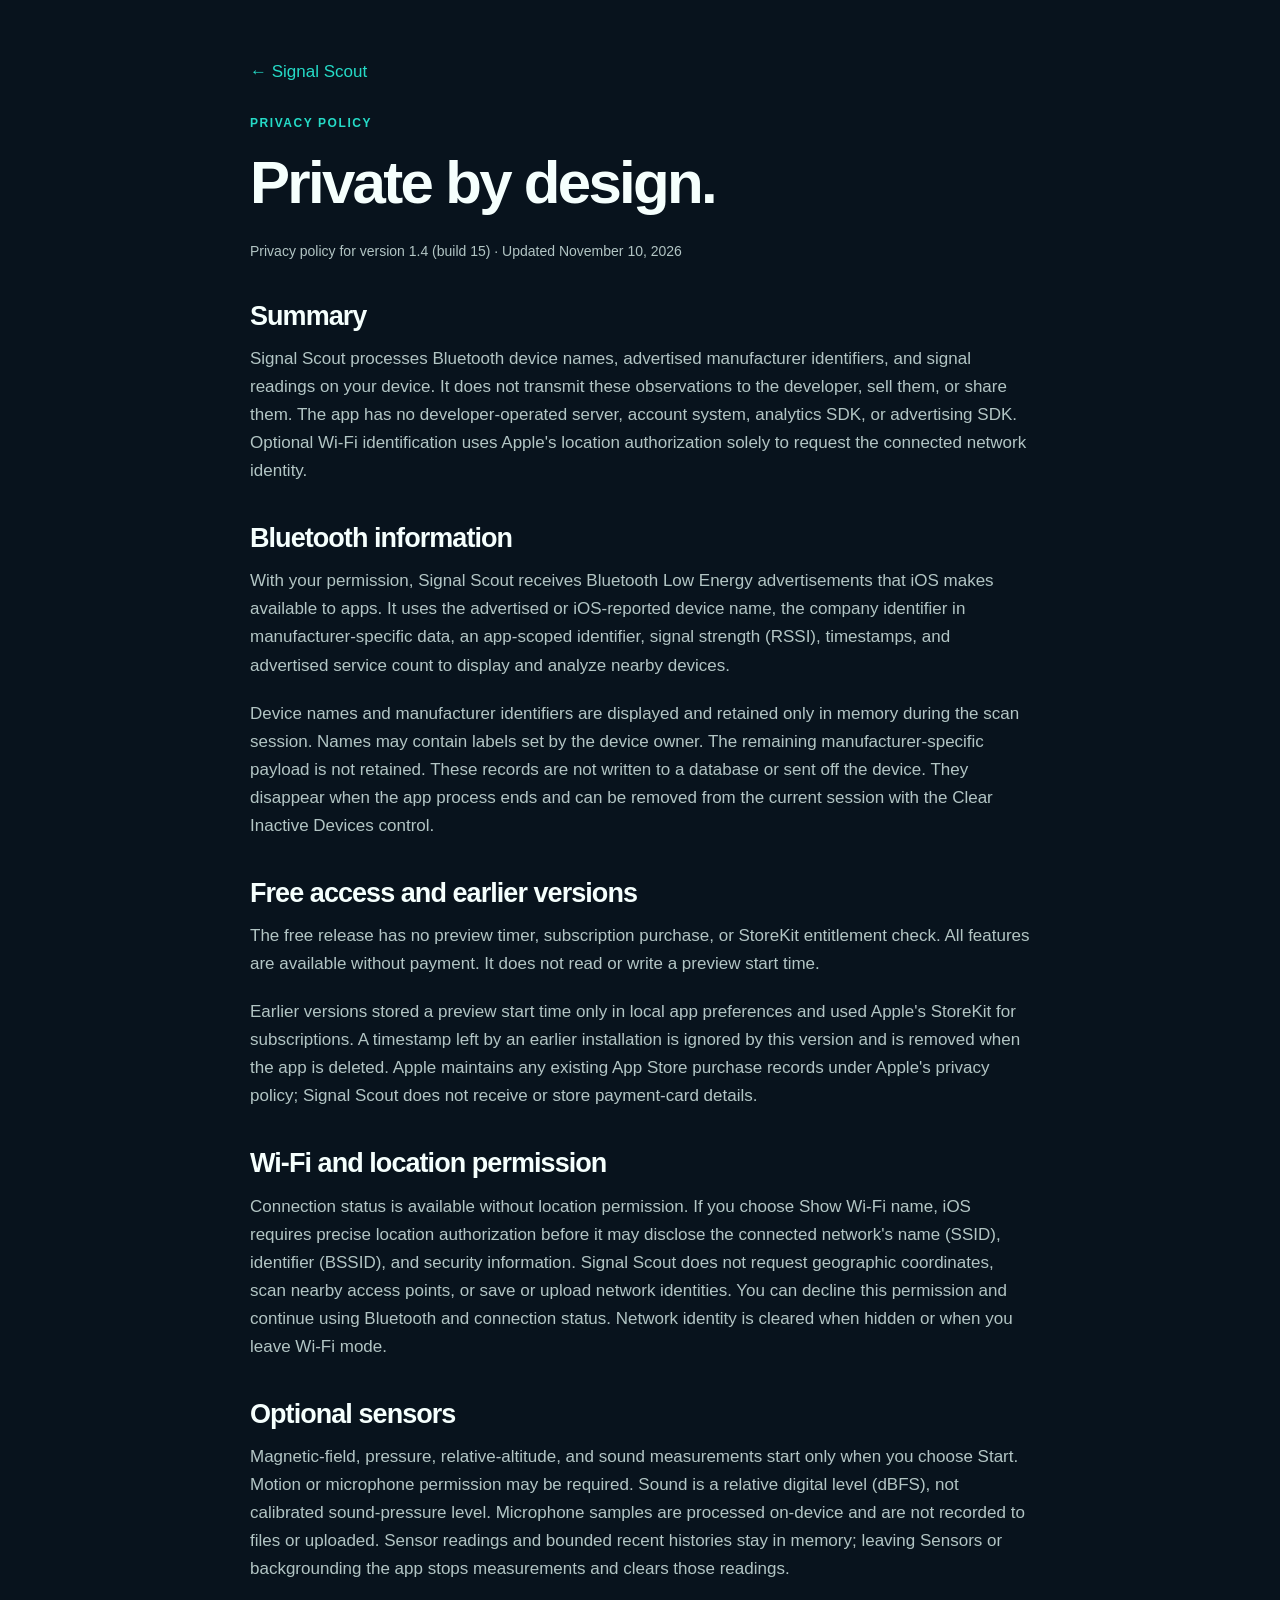
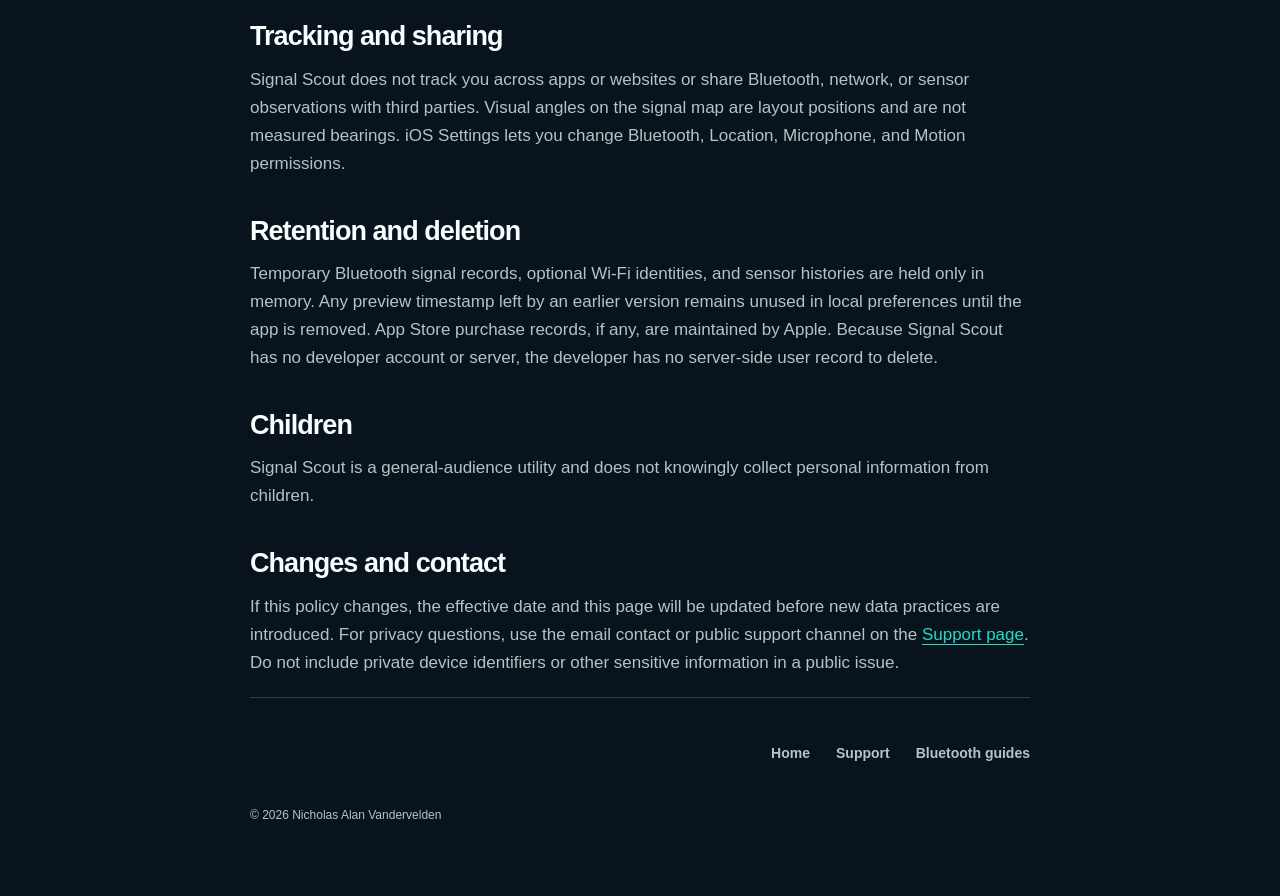
==== commit 9259847b: "Update Signal Scout 1.4 optional Wi-Fi and sensor privacy disclosures" ====
--- a/Web/privacy.html
+++ b/Web/privacy.html
@@ -71,10 +71,10 @@
     <a class="back" href="./">← Signal Scout</a>
     <p class="eyebrow">PRIVACY POLICY</p>
     <h1>Private by design.</h1>
-    <p class="updated">Privacy policy for version 1.3 (build 8) · Updated October 9, 2026</p>
+    <p class="updated">Privacy policy for version 1.4 (build 15) · Updated November 10, 2026</p>
 
     <h2>Summary</h2>
-    <p>Signal Scout processes Bluetooth device names, advertised manufacturer identifiers, and signal readings on your device. It does not transmit these observations to the developer, sell them, or share them. The app has no developer-operated server, account system, analytics SDK, advertising SDK, or location code.</p>
+    <p>Signal Scout processes Bluetooth device names, advertised manufacturer identifiers, and signal readings on your device. It does not transmit these observations to the developer, sell them, or share them. The app has no developer-operated server, account system, analytics SDK, or advertising SDK. Optional Wi-Fi identification uses Apple's location authorization solely to request the connected network identity.</p>
 
     <h2>Bluetooth information</h2>
     <p>With your permission, Signal Scout receives Bluetooth Low Energy advertisements that iOS makes available to apps. It uses the advertised or iOS-reported device name, the company identifier in manufacturer-specific data, an app-scoped identifier, signal strength (RSSI), timestamps, and advertised service count to display and analyze nearby devices.</p>
@@ -84,11 +84,17 @@
     <p>The free release has no preview timer, subscription purchase, or StoreKit entitlement check. All features are available without payment. It does not read or write a preview start time.</p>
     <p>Earlier versions stored a preview start time only in local app preferences and used Apple's StoreKit for subscriptions. A timestamp left by an earlier installation is ignored by this version and is removed when the app is deleted. Apple maintains any existing App Store purchase records under Apple's privacy policy; Signal Scout does not receive or store payment-card details.</p>
 
-    <h2>Location, tracking, and sharing</h2>
-    <p>Signal Scout does not request location permission, derive geographic coordinates, track you across apps or websites, or share Bluetooth observations with third parties. Visual angles on the signal map are layout positions and are not measured bearings.</p>
+    <h2>Wi-Fi and location permission</h2>
+    <p>Connection status is available without location permission. If you choose Show Wi-Fi name, iOS requires precise location authorization before it may disclose the connected network's name (SSID), identifier (BSSID), and security information. Signal Scout does not request geographic coordinates, scan nearby access points, or save or upload network identities. You can decline this permission and continue using Bluetooth and connection status. Network identity is cleared when hidden or when you leave Wi-Fi mode.</p>
+
+    <h2>Optional sensors</h2>
+    <p>Magnetic-field, pressure, relative-altitude, and sound measurements start only when you choose Start. Motion or microphone permission may be required. Sound is a relative digital level (dBFS), not calibrated sound-pressure level. Microphone samples are processed on-device and are not recorded to files or uploaded. Sensor readings and bounded recent histories stay in memory; leaving Sensors or backgrounding the app stops measurements and clears those readings.</p>
+
+    <h2>Tracking and sharing</h2>
+    <p>Signal Scout does not track you across apps or websites or share Bluetooth, network, or sensor observations with third parties. Visual angles on the signal map are layout positions and are not measured bearings. iOS Settings lets you change Bluetooth, Location, Microphone, and Motion permissions.</p>
 
     <h2>Retention and deletion</h2>
-    <p>Temporary Bluetooth signal records are held only in memory. Any preview timestamp left by an earlier version remains unused in local preferences until the app is removed. App Store purchase records, if any, are maintained by Apple. Because Signal Scout has no developer account or server, the developer has no server-side user record to delete.</p>
+    <p>Temporary Bluetooth signal records, optional Wi-Fi identities, and sensor histories are held only in memory. Any preview timestamp left by an earlier version remains unused in local preferences until the app is removed. App Store purchase records, if any, are maintained by Apple. Because Signal Scout has no developer account or server, the developer has no server-side user record to delete.</p>
 
     <h2>Children</h2>
     <p>Signal Scout is a general-audience utility and does not knowingly collect personal information from children.</p>
